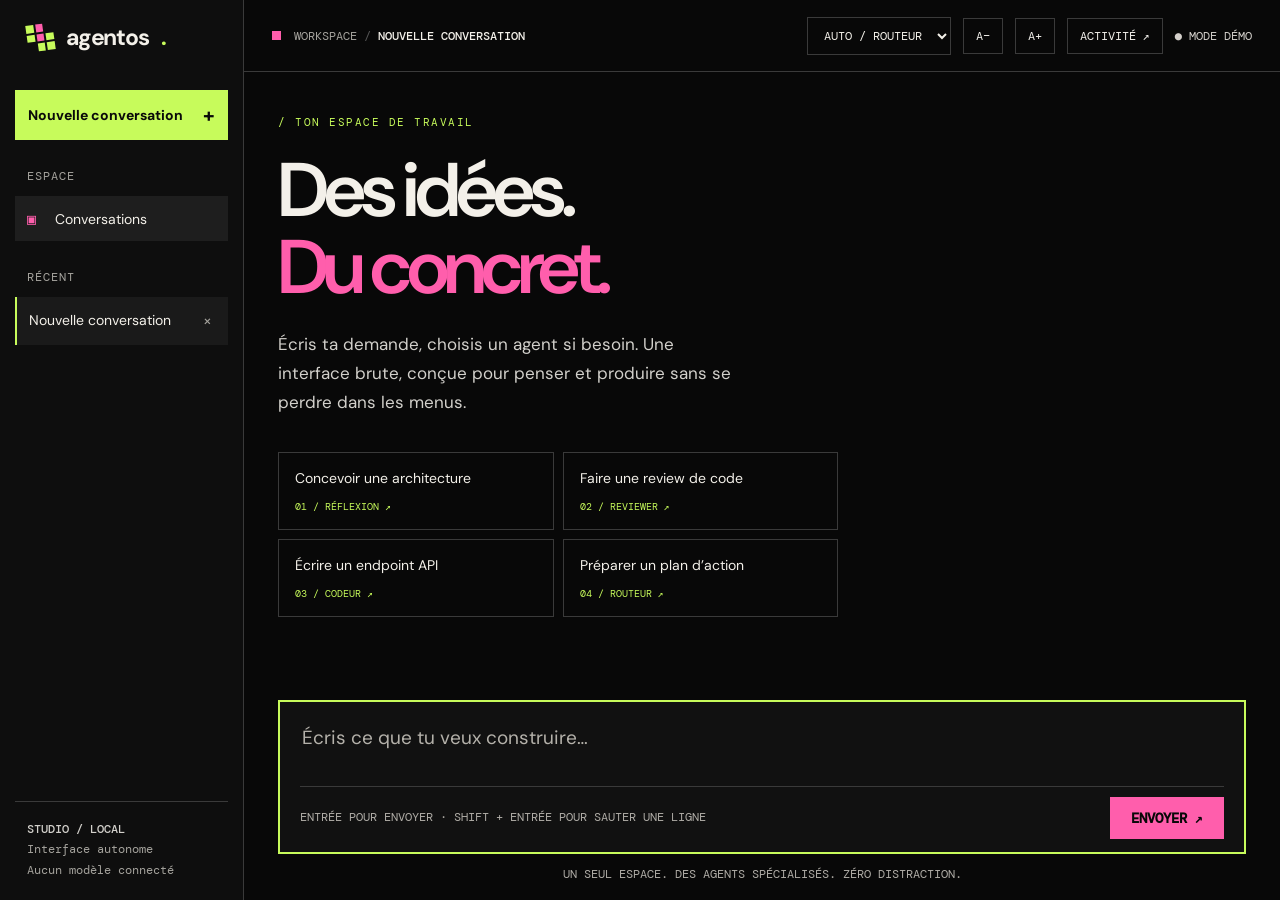
==== index.html @ 138ec71c "Extension de la stack : interface web, agents spécialisés, MCP, skills - Nouveaux modules : agents, " ====
<!doctype html>
<html lang="fr">
<head>
<meta charset="utf-8">
<meta name="viewport" content="width=device-width,initial-scale=1">
<meta name="theme-color" content="#080808">
<title>AgentOS — Studio</title>
<style>
@import url('https://fonts.googleapis.com/css2?family=DM+Mono:wght@400;500&family=DM+Sans:wght@400;500;600;700&display=swap');
:root{color-scheme:dark;--bg:#080808;--rail:#0e0e0e;--line:#303030;--text:#f3f0e9;--soft:#b4b1aa;--quiet:#77746f;--orange:#c7fb5b;--pink:#ff5eac;--lime:#c7fb5b;--mono:'DM Mono',monospace;--sans:'DM Sans',Arial,sans-serif}
*{box-sizing:border-box}html,body{margin:0;height:100%;background:var(--bg);color:var(--text)}body{font-family:var(--sans);font-size:14px}button,input,select,textarea{font:inherit}button{cursor:pointer}button:focus-visible,textarea:focus-visible,select:focus-visible{outline:2px solid var(--pink);outline-offset:3px}button{border:0}::selection{background:var(--pink);color:#090909}
.app{height:100dvh;display:grid;grid-template-columns:244px minmax(0,1fr)}.sidebar{background:var(--rail);border-right:1px solid var(--line);display:flex;flex-direction:column;min-height:0;padding:24px 15px 16px}.brand{padding:0 12px 38px;display:flex;align-items:center;gap:12px;font-size:20px;font-weight:700;letter-spacing:-1.2px}.mark{width:27px;height:27px;display:grid;grid-template-columns:repeat(3,1fr);grid-template-rows:repeat(3,1fr);gap:2px;transform:rotate(-8deg)}.mark i{background:var(--orange)}.mark i:nth-child(2),.mark i:nth-child(5){background:var(--pink)}.mark i:nth-child(3),.mark i:nth-child(7){opacity:0}.mono{font:11px var(--mono);letter-spacing:.3px}.section-label{font:10px var(--mono);color:var(--quiet);letter-spacing:1px;text-transform:uppercase;margin:28px 12px 12px}.new{width:100%;background:var(--orange);color:#090909;font-size:12px;font-weight:700;display:flex;align-items:center;justify-content:space-between;padding:13px 15px;transition:background .15s}.new:hover{background:#d8ff7e}.new span:last-child{font-size:20px;line-height:.7}.nav{display:grid;gap:2px}.nav button,.thread{background:transparent;color:var(--soft);text-align:left;padding:11px 12px;width:100%;font-size:12px;display:flex;align-items:center;gap:12px}.nav button:hover,.thread:hover{background:#191919;color:var(--text)}.nav .selected{color:var(--text);background:#1e1e1e}.nav-symbol{width:16px;font:15px var(--mono);color:var(--pink)}.threads{overflow:auto;min-height:0;flex:1}.thread{justify-content:space-between;gap:8px;border-left:2px solid transparent;line-height:1.4}.thread.active{color:var(--text);border-color:var(--orange);background:#1a1a1a}.thread-title{overflow:hidden;white-space:nowrap;text-overflow:ellipsis}.delete-thread{color:var(--quiet);background:transparent;flex:none;padding:2px 4px;font-size:16px}.delete-thread:hover{color:var(--pink)}.sidebar-foot{border-top:1px solid var(--line);padding:17px 12px 4px;color:var(--quiet);font:10px/1.7 var(--mono)}.sidebar-foot b{color:var(--soft);font-weight:500}
.main{min-height:0;display:flex;flex-direction:column}.topbar{height:67px;flex:none;display:flex;align-items:center;justify-content:space-between;border-bottom:1px solid var(--line);padding:0 35px;gap:12px}.top-left{display:flex;align-items:center;gap:13px;min-width:0}.breadcrumb{font:11px var(--mono);color:var(--quiet);white-space:nowrap;overflow:hidden;text-overflow:ellipsis}.breadcrumb strong{color:var(--text);font-weight:500}.swatch{width:9px;height:9px;background:var(--pink);display:inline-block;flex:none}.top-right{display:flex;align-items:center;gap:12px}.model-select{color:var(--text);background:transparent;border:1px solid var(--line);padding:9px 12px;font:11px var(--mono);max-width:180px}.menu-toggle{display:none;background:transparent;color:var(--text);font-size:20px}.status{color:var(--quiet);font:10px var(--mono);white-space:nowrap}.content{width:min(100%,790px);margin:0 auto;flex:1;min-height:0;display:flex;flex-direction:column;padding:0 30px}.feed{flex:1;min-height:0;overflow:auto;scrollbar-color:#383838 transparent;scrollbar-width:thin}.empty{min-height:100%;display:flex;flex-direction:column;justify-content:center;align-items:flex-start;padding:42px 0 70px}.empty-kicker{color:var(--orange);font:11px var(--mono);letter-spacing:1.5px;margin-bottom:24px}.empty h1{font-size:clamp(44px,6vw,76px);font-weight:600;letter-spacing:-5px;line-height:1.01;margin:0 0 24px}.empty h1 em{font-style:normal;color:var(--pink)}.empty p{max-width:460px;color:var(--soft);font-size:15px;line-height:1.7;margin:0 0 35px}.suggestions{display:grid;grid-template-columns:repeat(2,minmax(0,1fr));gap:9px;width:100%;max-width:560px}.suggestion{text-align:left;border:1px solid var(--line);color:var(--text);background:transparent;padding:16px;min-height:78px;display:flex;flex-direction:column;justify-content:space-between;gap:13px}.suggestion:hover{border-color:var(--pink)}.suggestion span{font-size:12px}.suggestion small{font:10px var(--mono);color:var(--orange)}.conversation{padding:45px 0 22px;display:flex;flex-direction:column;gap:38px}.message{display:grid;grid-template-columns:74px minmax(0,1fr);column-gap:22px}.message-role{font:10px var(--mono);color:var(--quiet);padding-top:3px}.message.user .message-role{color:var(--orange)}.message.agent .message-role{color:var(--pink)}.message-content{font-size:14px;line-height:1.85;white-space:pre-wrap;overflow-wrap:anywhere;min-width:0}.message.user .message-content{font-weight:500}.message-actions{display:flex;gap:14px;margin-top:10px}.tiny-action{font:10px var(--mono);color:var(--quiet);padding:4px 0;background:transparent}.tiny-action:hover{color:var(--pink)}.notice{color:var(--quiet);font-size:12px;line-height:1.6;border-left:2px solid var(--orange);padding-left:12px;margin:24px 0}.composer-area{flex:none;padding:18px 0 25px;background:var(--bg)}.composer{border:1px solid #4a4a4a;background:#111;padding:17px 17px 11px}.composer:focus-within{border-color:var(--orange)}textarea{width:100%;background:transparent;border:none;outline:none!important;resize:none;color:var(--text);font:14px/1.65 var(--sans);min-height:70px;max-height:220px;display:block}textarea::placeholder{color:var(--quiet)}.composer-bottom{display:flex;align-items:center;justify-content:space-between;gap:12px;border-top:1px solid var(--line);padding-top:10px}.hint{font:10px var(--mono);color:var(--quiet)}.send{background:var(--pink);color:#080808;padding:10px 17px;font:12px var(--mono);font-weight:500}.send:hover{background:#ff83be}.send:disabled{opacity:.4;cursor:not-allowed}.footer{color:var(--quiet);text-align:center;margin-top:11px;font:10px var(--mono)}.small-label{font:10px var(--mono);color:var(--quiet)}.visually-hidden{position:absolute;width:1px;height:1px;overflow:hidden;clip:rect(0,0,0,0)}
@media(max-width:850px){.app{grid-template-columns:1fr}.sidebar{position:fixed;inset:0 auto 0 0;width:244px;z-index:5;transform:translateX(-100%);transition:transform .2s;box-shadow:16px 0 55px #0009}.app.menu-open .sidebar{transform:translateX(0)}.menu-toggle{display:block}.topbar{padding:0 18px}.content{padding:0 18px}.status{display:none}.empty h1{letter-spacing:-3px}}@media(max-width:520px){.suggestions{grid-template-columns:1fr}.empty{justify-content:flex-start;padding-top:100px}.empty h1{font-size:52px}.message{grid-template-columns:1fr;gap:8px}.message-role{padding:0}.conversation{padding-top:28px;gap:32px}.composer-area{padding-bottom:12px}.hint{font-size:9px}}

/* AgentOS / READABILITY + LIVE TRACE */
:root{--font-scale:1}
.content{width:min(100%,1050px)}
.message-content{font-size:calc(17px * var(--font-scale));line-height:1.7;white-space:normal}
.message-content p{margin:0 0 .85em}.message-content p:last-child{margin-bottom:0}
.message-content strong{font-weight:700;color:#fff}
.message-content h2,.message-content h3{margin:1em 0 .45em;font-size:1.16em;letter-spacing:-.015em;line-height:1.4}
.message-content h2:first-child,.message-content h3:first-child{margin-top:0}
.message-content ul,.message-content ol{padding-left:1.4em;margin:.4em 0 1em}
.message-content li{padding-left:.15em;margin:.25em 0}
.message-content code{background:#202020;color:var(--lime);padding:2px 5px;font:0.83em var(--mono)}
.message-content pre{padding:15px;background:#141414;border:1px solid var(--line);overflow:auto;margin:.65em 0 1.1em;white-space:pre}
.message-content pre code{background:none;padding:0;color:#e9e9e9;font-size:12px}
.message-content blockquote{margin:1em 0;padding:4px 14px;border-left:2px solid var(--pink);color:var(--soft)}
.message-content hr{border:0;border-top:1px solid var(--line);margin:1.2em 0}
.message{grid-template-columns:90px minmax(0,1fr);column-gap:22px}
.message.user .message-content{border-left:2px solid var(--lime);padding-left:17px}
.conversation{gap:33px;padding-top:36px}
textarea{font-size:16px;min-height:44px}
.composer{padding:14px 16px 10px}
.composer-area{padding-top:10px}
.font-control,.trace-toggle{padding:8px 10px;background:transparent;color:var(--soft);border:1px solid var(--line);font:11px var(--mono);white-space:nowrap}
.font-control:hover,.trace-toggle:hover{color:var(--text);border-color:var(--lime)}
.trace-toggle.active{border-color:var(--lime);color:var(--lime)}
.trace-layout{flex:1;min-height:0;display:flex}
.trace-layout .content{flex:1;min-width:0}
.trace-panel{flex:0 0 320px;width:320px;border-left:1px solid var(--line);background:#0b0b0b;display:flex;flex-direction:column;min-height:0}
.trace-panel[hidden]{display:none}
.trace-header{display:flex;justify-content:space-between;align-items:center;padding:20px 18px;border-bottom:1px solid var(--line);gap:10px}
.trace-header h2{font-size:13px;margin:0;letter-spacing:0}
.trace-copy{font:11px/1.6 var(--mono);color:var(--quiet)}
.trace-scroll{flex:1;min-height:0;overflow:auto;padding:17px}
.trace-section{font:10px var(--mono);color:var(--pink);margin:20px 0 12px}
.trace-section:first-child{margin-top:0}
.node{display:flex;align-items:center;gap:9px;padding:11px 8px;border-bottom:1px solid #252525;font-size:12px}
.node .node-dot{height:7px;width:7px;flex:none;background:#666}
.node.active .node-dot{background:var(--lime)}
.node .node-label{flex:1}.node small{color:var(--quiet);font:10px var(--mono)}
.trace-event{position:relative;border-left:1px solid #333;padding:0 0 20px 15px;margin-left:4px;overflow-wrap:anywhere}
.trace-event:before{content:"";position:absolute;top:2px;left:-4px;width:7px;height:7px;background:#777}
.trace-event.handoff:before{background:var(--pink)}
.trace-event.tool:before{background:var(--lime)}
.trace-event.error:before{background:#ff7070}
.trace-event .trace-name{color:var(--text);font-size:12px;font-weight:700;margin-bottom:5px}
.trace-event .trace-time{color:var(--quiet);font:10px var(--mono)}
.trace-event p{margin:5px 0 0;font-size:12px;line-height:1.55;color:var(--soft)}
.trace-empty{color:var(--quiet);font:12px/1.7 var(--sans)}
.trace-warning{color:var(--soft);font:11px/1.6 var(--sans);border-top:1px solid var(--line);padding:13px 18px}
.metrics{font:10px/1.6 var(--mono);color:var(--quiet);margin-top:9px}
.small-action{font:10px var(--mono);background:transparent;color:var(--quiet);padding:4px}
.small-action:hover{color:var(--pink)}
@media(max-width:1200px){.trace-panel{position:fixed;right:0;top:67px;bottom:0;z-index:4;box-shadow:-12px 0 40px #000;max-width:min(90vw,360px)}}
@media(max-width:650px){.topbar{height:auto;min-height:67px;flex-wrap:wrap;padding-block:12px}.top-right{gap:6px;flex-wrap:wrap}.message{grid-template-columns:1fr;gap:7px}.message-content{font-size:calc(16px * var(--font-scale))}.trace-panel{top:0;z-index:10}}
/* V3 — legibility first, no gradients or visual noise */
:root{--soft:#d2d0cb;--quiet:#a5a39d;--line:#3a3a3a;--font-scale:1.2}
body{font-size:16px}
.sidebar{padding-top:22px}
.brand{font-size:23px}
.nav button,.thread{font-size:14px;min-height:45px}
.section-label{font-size:11px;color:#a5a39d}
.new{font-size:14px;padding:16px 13px}
.topbar{min-height:72px;height:auto;padding:12px 28px}
.breadcrumb{font-size:12px}
.model-select{font-size:12px;min-height:38px}
.status{font-size:11px;color:#d4d0cb}
.content{width:min(100%,1120px);padding-inline:34px}
.conversation{padding-top:30px;gap:22px;padding-bottom:16px}
.message{grid-template-columns:108px minmax(0,1fr);gap:18px;padding:18px 0;border-bottom:1px solid #252525}
.message-role{font-size:12px;font-weight:700;padding-top:6px}
.message-content{font-size:calc(18px * var(--font-scale));line-height:1.65;letter-spacing:.005em}
.message-content p{margin:0 0 .75em}
.message-content h2,.message-content h3{font-size:1.12em}
.message.user .message-content{border:0;padding-left:0;font-weight:600;color:#fff}
.message.agent .message-content{font-weight:400}
.message.agent .message-content strong{color:#fff;font-weight:800}
.message-actions{margin-top:12px}
.tiny-action{font-size:11px;color:#bdbbb5;padding:5px 0}
.metrics{font-size:11px;color:#b1afa9;margin-top:10px}
.composer-area{padding:12px 0 16px}
.composer{border:2px solid var(--lime);padding:15px 18px 12px;background:#111}
textarea{font-size:18px;line-height:1.5;min-height:60px}
textarea::placeholder{color:#b4b1aa}
.hint,.footer{font-size:11px;color:#afaca6}
.send{font-size:13px;padding:13px 20px;font-weight:700}
.font-control,.trace-toggle{font-size:12px;color:#f2f0eb;padding:9px 12px}
.trace-header h2{font-size:15px}
.trace-copy,.trace-warning,.trace-event p,.node{font-size:13px}
.trace-section{font-size:11px}
.empty p{font-size:17px;color:#d2d0cb}
.suggestion span{font-size:14px}
@media(max-width:850px){.content{padding-inline:22px}.message{grid-template-columns:75px minmax(0,1fr)}.message-content{font-size:calc(17px * var(--font-scale))}}
@media(max-width:550px){.content{padding-inline:16px}.message{grid-template-columns:1fr;gap:5px;padding:15px 0}.message-content{font-size:calc(16px * var(--font-scale))}.topbar{padding:12px 15px}.hint{display:none}}
</style>
<!-- agentos readability start -->
<style>
/* AgentOS — lisibilité renforcée, sans modification du backend. */
:root { --agentos-reading-size: 21px; }
body { font-size: 16px !important; }
.content { width: min(100%, 1180px) !important; }
.conversation { gap: 27px !important; padding-top: 28px !important; }
.message { grid-template-columns: 108px minmax(0, 1fr) !important; column-gap: 22px !important; }
.message-content,
.message .message-content,
.message-content p,
.message-content li,
.message-content blockquote { font-size: var(--agentos-reading-size) !important; line-height: 1.65 !important; letter-spacing: 0 !important; }
.message-content strong { font-weight: 750 !important; color: #fff !important; }
.message-content h1,.message-content h2 { font-size: 27px !important; line-height: 1.3 !important; }
.message-content h3 { font-size: 24px !important; line-height: 1.35 !important; }
.message-role,
.message .message-role { font-size: 13px !important; line-height: 1.6 !important; font-weight: 600 !important; }
.message-actions .tiny-action,
.tiny-action { font-size: 12px !important; }
.metrics, .message-meta, .message-stats, .message-usage { font-size: 13px !important; line-height: 1.7 !important; color: #aaa7a2 !important; }
/* Events/tools generated inside a message */
.message-content .tool-call,
.message-content .tool-line,
.message-content .tool-event,
.message-content .tool-item,
.message-content .tool-result,
.message-content .activity-event,
.message-content pre,
.message-content pre code { font-size: 14px !important; line-height: 1.7 !important; }
.message-content code:not(pre code) { font-size: .84em !important; }
.composer textarea,
.composer-area textarea,
textarea { font-size: 19px !important; line-height: 1.6 !important; }
.composer { padding: 19px 20px 13px !important; }
.composer-bottom .hint,
.hint, .footer { font-size: 12px !important; line-height: 1.6 !important; }
.send { font-size: 14px !important; padding: 12px 21px !important; }
.nav button,.thread,.new { font-size: 14px !important; }
.section-label, .breadcrumb, .status, .model-select, .sidebar-foot { font-size: 12px !important; }
@media(max-width:800px) {
  :root { --agentos-reading-size: 18px; }
  .content { padding-left: 16px !important; padding-right: 16px !important; }
  .message { grid-template-columns: 1fr !important; gap: 7px !important; }
  .message-role { padding-top: 0 !important; }
  .message-content pre { overflow-x: auto; }
}

</style>
<!-- agentos readability end -->
</head>
<body>
<div class="app" id="app">
<aside class="sidebar" id="sidebar" aria-label="Navigation">
  <div class="brand"><span class="mark" aria-hidden="true"><i></i><i></i><i></i><i></i><i></i><i></i><i></i><i></i><i></i></span>agentos<span style="color:var(--orange)">.</span></div>
  <button class="new" id="newConversation"><span>Nouvelle conversation</span><span>+</span></button>
  <div class="section-label">ESPACE</div>
  <nav class="nav" aria-label="Espace de travail"><button class="selected" type="button"><span class="nav-symbol">▣</span> Conversations</button></nav>
  <div class="section-label">RÉCENT</div>
  <div class="threads" id="threads"></div>
  <div class="sidebar-foot"><b>STUDIO / LOCAL</b><br>Interface autonome<br>Aucun modèle connecté</div>
</aside>
<main class="main">
 <header class="topbar">
  <div class="top-left"><button class="menu-toggle" id="menuToggle" aria-label="Afficher le menu">☰</button><span class="swatch"></span><div class="breadcrumb">WORKSPACE <span style="color:#555">/</span> <strong id="conversationTitle">NOUVELLE CONVERSATION</strong></div></div>
  <div class="top-right"><label class="visually-hidden" for="agent">Agent</label><select class="model-select" id="agent"><option value="auto">AUTO / ROUTEUR</option><option value="codeur">CODEUR</option><option value="reflexion">RÉFLEXION</option><option value="reviewer">REVIEWER</option></select><button class="font-control" id="fontDown" type="button" title="Réduire la taille du texte">A−</button><button class="font-control" id="fontUp" type="button" title="Augmenter la taille du texte">A+</button><button class="trace-toggle" id="traceToggle" type="button" aria-controls="tracePanel" aria-expanded="false">ACTIVITÉ ↗</button><div class="status">● MODE DÉMO</div></div>
 </header>
 <div class="trace-layout"><div class="content">
  <section class="feed" id="feed" aria-live="polite"></section>
  <div class="composer-area"><form id="chatForm" class="composer"><label class="visually-hidden" for="prompt">Votre message</label><textarea id="prompt" rows="2" placeholder="Écris ce que tu veux construire…"></textarea><div class="composer-bottom"><span class="hint">ENTRÉE POUR ENVOYER · SHIFT + ENTRÉE POUR SAUTER UNE LIGNE</span><button class="send" id="send" type="submit">ENVOYER ↗</button></div></form><div class="footer">UN SEUL ESPACE. DES AGENTS SPÉCIALISÉS. ZÉRO DISTRACTION.</div></div>
 </div><aside class="trace-panel" id="tracePanel" hidden aria-label="Activité des agents"><div class="trace-header"><div><h2>ACTIVITÉ / AGENTS</h2><div class="trace-copy">Événements observés</div></div><button class="small-action" id="traceClose" type="button">FERMER ×</button></div><div class="trace-scroll"><div class="trace-section">AGENTS OBSERVÉS</div><div id="traceNodes"></div><div class="trace-section">CHRONOLOGIE</div><div id="traceEvents"></div></div><div class="trace-warning">Seules les actions locales et les données d’exécution réellement reçues sont affichées. Aucun échange inter-agent n’est inventé.</div></aside></div>
</main>
</div>
<script>
(() => {
'use strict';
const KEY='agentos-brut-v1', TRACE_KEY='agentos-trace-v1';
const $=id=>document.getElementById(id);
const app=$('app'),feed=$('feed'),threads=$('threads'),prompt=$('prompt'),agent=$('agent');
const escapeHTML=s=>String(s??'').replace(/[&<>"']/g,c=>({'&':'&amp;','<':'&lt;','>':'&gt;','"':'&quot;','"':'&quot;'}[c]));
const now=()=>new Date().toLocaleTimeString('fr-FR',{hour:'2-digit',minute:'2-digit',second:'2-digit'});
function makeId(){return typeof crypto!=='undefined'&&crypto.randomUUID?crypto.randomUUID():String(Date.now())+'-'+Math.random().toString(36).slice(2)}
let state={active:null,conversations:[]};
try{const parsed=JSON.parse(localStorage.getItem(KEY));if(parsed&&Array.isArray(parsed.conversations))state=parsed}catch{}
let trace=[];
try{const parsed=JSON.parse(sessionStorage.getItem(TRACE_KEY));if(Array.isArray(parsed))trace=parsed.filter(x=>x&&typeof x==='object').slice(-120)}catch{}
let fontScale=Number(localStorage.getItem('agentos-font-scale'))||1.2;
function setFont(v){fontScale=Math.min(1.6,Math.max(.9,Math.round(v*10)/10));document.documentElement.style.setProperty('--font-scale',fontScale);localStorage.setItem('agentos-font-scale',String(fontScale))}
setFont(fontScale);
function save(){try{localStorage.setItem(KEY,JSON.stringify(state))}catch(e){console.warn('Sauvegarde impossible',e)}}
function current(){return state.conversations.find(c=>c.id===state.active)}
function start(){const c={id:makeId(),title:'Nouvelle conversation',messages:[],created:Date.now()};state.conversations.unshift(c);state.active=c.id;save();render();closeMenu();prompt.focus()}
function select(id){if(!state.conversations.some(c=>c.id===id))return;state.active=id;save();render();closeMenu()}
function remove(id){const c=state.conversations.find(c=>c.id===id);if(!c||!confirm('Supprimer cette conversation locale ?'))return;state.conversations=state.conversations.filter(c=>c.id!==id);trace=trace.filter(e=>e.conversationId!==id);persistTrace();if(state.active===id)state.active=state.conversations[0]?.id??null;if(!state.active){start();return}save();render()}
function closeMenu(){app.classList.remove('menu-open')}
function renderThreads(){threads.replaceChildren();for(const c of state.conversations){const row=document.createElement('div');row.className='thread'+(c.id===state.active?' active':'');const open=document.createElement('button');open.className='thread-title';open.style.cssText='flex:1;text-align:left;border:0;color:inherit;background:transparent;padding:0;cursor:pointer;font:inherit';open.textContent=c.title;open.title=c.title;open.onclick=()=>select(c.id);const del=document.createElement('button');del.className='delete-thread';del.textContent='×';del.title='Supprimer';del.setAttribute('aria-label','Supprimer '+c.title);del.onclick=()=>remove(c.id);row.append(open,del);threads.append(row)}}
function formatMarkdown(raw){
  // Only a small, escaped Markdown subset: no HTML, remote images or arbitrary URLs.
  const lines=String(raw??'').replace(/\r\n?/g,'\n').split('\n');
  let out='',list=null,inCode=false,code=[];
  const inline=x=>escapeHTML(x).replace(/`([^`\n]+)`/g,'<code>$1</code>').replace(/\*\*([^*\n]+)\*\*/g,'<strong>$1</strong>').replace(/__([^_\n]+)__/g,'<strong>$1</strong>').replace(/\*([^*\n]+)\*/g,'<em>$1</em>');
  function closeList(){if(list){out+=`</${list}>`;list=null}}
  for(const line of lines){
    if(/^\s*```/.test(line)){closeList();if(inCode){out+='<pre><code>'+escapeHTML(code.join('\n'))+'</code></pre>';code=[];inCode=false}else inCode=true;continue}
    if(inCode){code.push(line);continue}
    if(!line.trim()){closeList();continue}
    const h=line.match(/^(#{1,3})\s+(.+)$/);
    if(h){closeList();out+='<h3>'+inline(h[2])+'</h3>';continue}
    if(/^\s*---+\s*$/.test(line)){closeList();out+='<hr>';continue}
    const item=line.match(/^\s*([-*]|\d+\.)\s+(.+)$/);
    if(item){const type=/\d/.test(item[1])?'ol':'ul';if(list!==type){closeList();out+=`<${type}>`;list=type}out+='<li>'+inline(item[2])+'</li>';continue}
    closeList();
    if(line.startsWith('> ')){out+='<blockquote>'+inline(line.slice(2))+'</blockquote>';continue}
    out+='<p>'+inline(line)+'</p>';
  }
  closeList();if(inCode)out+='<pre><code>'+escapeHTML(code.join('\n'))+'</code></pre>';
  return out;
}
function render(){
 const c=current();renderThreads();$('conversationTitle').textContent=c?.title?.toUpperCase()||'NOUVELLE CONVERSATION';feed.replaceChildren();
 if(!c||c.messages.length===0){
  feed.innerHTML=`<div class="empty"><div class="empty-kicker">/ TON ESPACE DE TRAVAIL</div><h1>Des idées.<br><em>Du concret.</em></h1><p>Écris ta demande, choisis un agent si besoin. Une interface brute, conçue pour penser et produire sans se perdre dans les menus.</p><div class="suggestions"><button class="suggestion" data-prompt="Conçois l’architecture de mon système multi-agents."><span>Concevoir une architecture</span><small>01 / RÉFLEXION ↗</small></button><button class="suggestion" data-prompt="Relis mon code et détecte les problèmes critiques."><span>Faire une review de code</span><small>02 / REVIEWER ↗</small></button><button class="suggestion" data-prompt="Crée un endpoint FastAPI pour exécuter une mission."><span>Écrire un endpoint API</span><small>03 / CODEUR ↗</small></button><button class="suggestion" data-prompt="Décompose mon objectif en tâches prioritaires."><span>Préparer un plan d’action</span><small>04 / ROUTEUR ↗</small></button></div></div>`;
  feed.querySelectorAll('[data-prompt]').forEach(b=>b.addEventListener('click',()=>{prompt.value=b.dataset.prompt;prompt.focus()}));renderTrace();return;
 }
 const wrap=document.createElement('div');wrap.className='conversation';
 for(const m of c.messages){
  const art=document.createElement('article');art.className='message '+(m.role==='user'?'user':'agent');
  const role=document.createElement('div');role.className='message-role';role.textContent=m.role==='user'?'TOI':String(m.agent||'AGENT').toUpperCase();
  const content=document.createElement('div');const txt=document.createElement('div');txt.className='message-content';
  if(m.role==='user')txt.textContent=m.text;else txt.innerHTML=formatMarkdown(m.text);
  content.append(txt);
  if(m.metrics&&typeof m.metrics==='object'){const meta=document.createElement('div');meta.className='metrics';const vals=[];if(Number.isFinite(m.metrics.latency_ms))vals.push(`${(m.metrics.latency_ms/1000).toFixed(1)} s`);if(Number.isFinite(m.metrics.input_tokens))vals.push(`${m.metrics.input_tokens} tokens entrée`);if(Number.isFinite(m.metrics.output_tokens))vals.push(`${m.metrics.output_tokens} tokens sortie`);meta.textContent=vals.join(' · ');content.append(meta)}
  const actions=document.createElement('div');actions.className='message-actions';const copy=document.createElement('button');copy.className='tiny-action';copy.textContent='COPIER ↗';copy.onclick=async()=>{try{await navigator.clipboard.writeText(m.text);copy.textContent='COPIÉ ✓'}catch{copy.textContent='COPIE IMPOSSIBLE'}};actions.append(copy);
  if(m.role!=='user'){const details=document.createElement('button');details.className='tiny-action';details.textContent='ACTIVITÉ ↗';details.onclick=()=>toggleTrace(true);actions.append(details)}
  content.append(actions);art.append(role,content);wrap.append(art)
 }
 feed.append(wrap);feed.scrollTop=feed.scrollHeight;renderTrace();
}
function persistTrace(){try{sessionStorage.setItem(TRACE_KEY,JSON.stringify(trace))}catch{}}
const EVENT_TYPES=new Set(['message','started','completed','handoff','tool','error','info']);
function recordEvent(e){
 if(!e||!EVENT_TYPES.has(e.type))return false;
 const event={id:makeId(),conversationId:String(e.conversationId||state.active||''),type:e.type,agent:String(e.agent||'SYSTÈME').slice(0,80),target:String(e.target||'').slice(0,80),detail:String(e.detail||'').slice(0,1000),time:now(),timestamp:Date.now()};
 trace.push(event);trace=trace.slice(-120);persistTrace();renderTrace();return true;
}
function renderTrace(){
 const scoped=trace.filter(e=>e.conversationId===state.active),nodes=$('traceNodes'),events=$('traceEvents');
 const observed=[...new Set(scoped.filter(e=>e.type!=='message').flatMap(e=>[e.agent,...(e.type==='handoff'&&e.target?[e.target]:[]) ]))];
 nodes.replaceChildren();
 if(!observed.length){nodes.innerHTML='<p class="trace-empty">Aucun agent observé pour cette conversation.</p>'}
 else for(const name of observed){const el=document.createElement('div');el.className='node active';const dot=document.createElement('span');dot.className='node-dot';const label=document.createElement('span');label.className='node-label';label.textContent=name;const kind=document.createElement('small');kind.textContent='OBSERVÉ';el.append(dot,label,kind);nodes.append(el)}
 events.replaceChildren();
 if(!scoped.length){events.innerHTML='<p class="trace-empty">Aucun événement pour le moment. Les appels d’outils et les délégations apparaîtront ici uniquement si ton backend les transmet.</p>';return}
 for(const e of [...scoped].reverse()){const el=document.createElement('div');el.className='trace-event '+e.type;const name=document.createElement('div');name.className='trace-name';const names={message:'Message envoyé',started:'Exécution démarrée',completed:'Exécution terminée',handoff:'Délégation',tool:'Appel d’outil',error:'Erreur',info:'Information'};name.textContent=(names[e.type]||e.type)+' · '+e.agent;const time=document.createElement('div');time.className='trace-time';time.textContent=e.time;const desc=document.createElement('p');desc.textContent=(e.target?`→ ${e.target}. `:'')+e.detail;el.append(name,time,desc);events.append(el)}
}
function toggleTrace(force){const panel=$('tracePanel');const open=force===undefined?panel.hidden:force;panel.hidden=!open;$('traceToggle').classList.toggle('active',open);$('traceToggle').setAttribute('aria-expanded',String(open));if(open)renderTrace()}
function appendMessage(e){
 if(!e||!['user','assistant'].includes(e.role)||typeof e.text!=='string')return false;
 const c=current();if(!c)return false;
 c.messages.push({id:makeId(),role:e.role,agent:String(e.agent||'Agent'),text:e.text,metrics:e.metrics||null});
 save();render();return true;
}
function submit(){
 const value=prompt.value.trim();if(!value)return;let c=current();if(!c){start();c=current()}
 if(c.messages.length===0)c.title=value.replace(/\s+/g,' ').slice(0,45)+(value.length>45?'…':'');
 c.messages.push({id:makeId(),role:'user',agent:'toi',text:value});
 recordEvent({type:'message',agent:'INTERFACE',detail:'Message enregistré localement. Aucun modèle appelé.'});
 c.messages.push({id:makeId(),role:'assistant',agent:'Interface',text:'**Message enregistré localement.**\n\nAucun modèle n’est connecté à cette interface : aucune requête n’a été exécutée.\n\nOuvre **ACTIVITÉ** pour voir les événements réellement reçus. Le backend pourra ensuite envoyer des événements de délégation, d’outil et d’exécution.'});
 prompt.value='';save();render();prompt.focus()
}
$('chatForm').addEventListener('submit',e=>{e.preventDefault();submit()});
prompt.addEventListener('keydown',e=>{if(e.key==='Enter'&&!e.shiftKey&&!e.isComposing){e.preventDefault();submit()}});
$('newConversation').onclick=start;$('menuToggle').onclick=()=>app.classList.toggle('menu-open');
$('fontUp').onclick=()=>setFont(fontScale+.1);$('fontDown').onclick=()=>setFont(fontScale-.1);
$('traceToggle').onclick=()=>toggleTrace();$('traceClose').onclick=()=>toggleTrace(false);
window.AgentOS={
 // Temporary integration contract until the real backend API is established.
 // Dispatch via real WebSocket/SSE handlers, not fabricated frontend timers.
 receiveEvent:recordEvent,
 receiveMessage:appendMessage,
 getConversationId:()=>state.active,
};
if(!current())start();else render();
})();
</script>
</body>
</html>
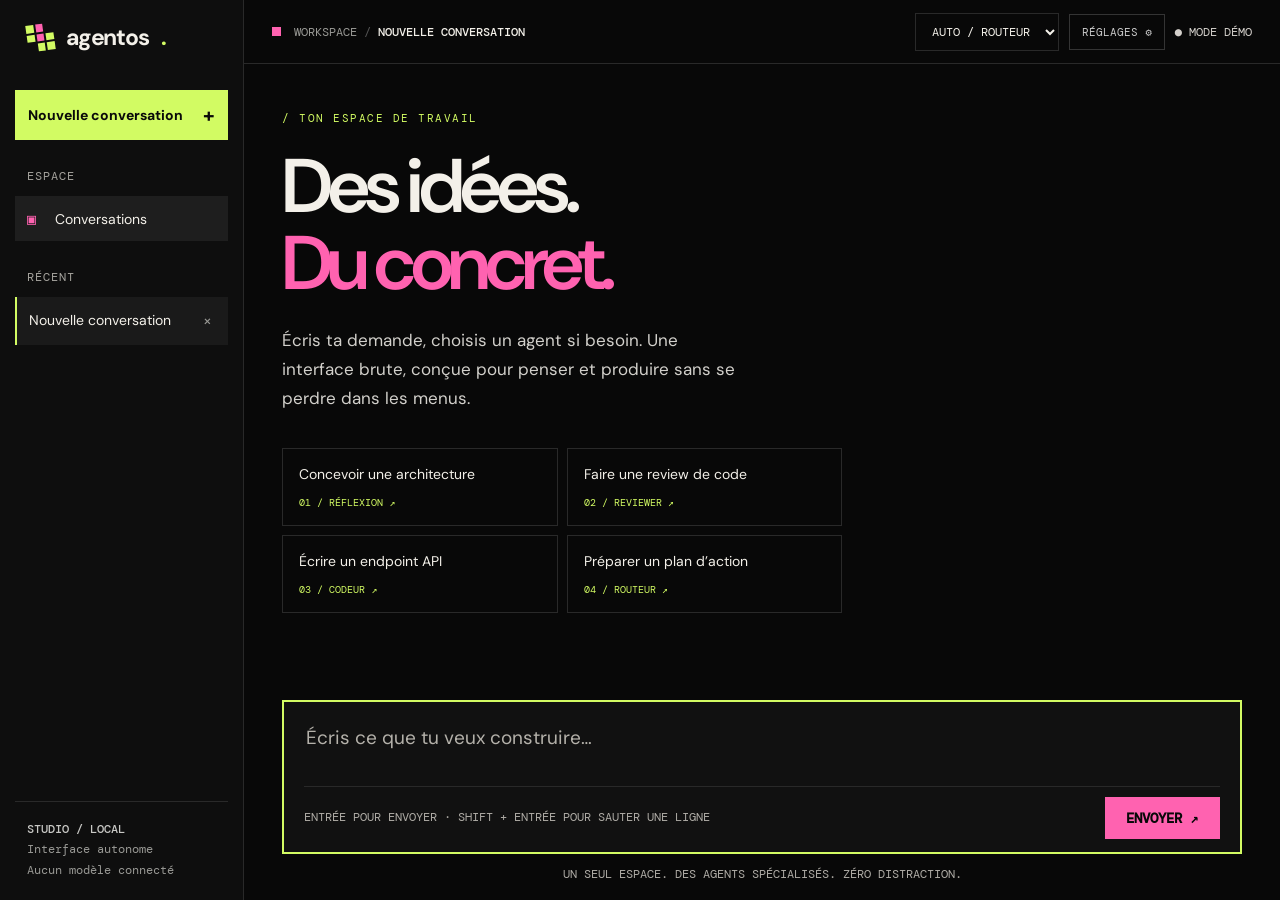
==== commit 2f1f207f: "noucelle interface" ====
--- a/index.html
+++ b/index.html
@@ -156,6 +156,82 @@
 
 </style>
 <!-- agentos readability end -->
+<style>
+
+/* V4 — orchestration cockpit: quiet surfaces, clear states, no gradients */
+:root{--lime:#d2fb63;--orange:#d2fb63;--pink:#ff62b0;--line:#292929;--soft:#c8c8c5;--quiet:#999995}
+.content{width:min(100%,1400px)!important;padding-inline:clamp(18px,3vw,48px)}
+.feed{scrollbar-gutter:stable}
+.conversation{gap:0!important;padding-top:12px!important}
+.message{border-bottom:1px solid #242424;padding:24px 0!important}
+.message-role{letter-spacing:.07em}
+.message-content{max-width:100ch}
+.message.agent .message-content{font-weight:400}
+.cockpit{margin-top:29px;margin-bottom:13px;font-size:14px}
+.cockpit-head{display:flex;justify-content:space-between;gap:20px;align-items:flex-start;border-bottom:1px solid #303030;padding-bottom:20px}
+.cockpit-eyebrow{color:var(--lime);font:11px var(--mono);letter-spacing:1.2px;margin-bottom:10px}
+.cockpit-head h2{font-size:clamp(23px,2.4vw,32px);font-weight:600;letter-spacing:-.04em;line-height:1.2;margin:0 0 8px}
+.cockpit-sub{font-size:14px;color:var(--soft);line-height:1.55;margin:0;max-width:700px}
+.cockpit-count{font:12px var(--mono);white-space:nowrap;color:var(--quiet);padding-top:5px}
+.cockpit-empty{padding:22px 0;color:var(--quiet);font-size:14px;line-height:1.7}
+.cockpit-summary{display:flex;gap:10px;flex-wrap:wrap;padding:20px 0 16px;align-items:center}
+.cockpit-stat{font:11px var(--mono);color:var(--soft);padding-right:14px;border-right:1px solid #363636}
+.cockpit-stat:last-child{border:0}
+.cockpit-stat strong{color:var(--text);font-size:14px}
+.cockpit-flow{display:flex;align-items:center;gap:8px;padding:7px 0 19px;color:var(--quiet);font:11px var(--mono)}
+.cockpit-supervisor{padding:9px 13px;background:#171717;border-left:2px solid var(--lime);color:var(--text)}
+.cockpit-arrow{font-size:18px;color:var(--lime)}
+.cockpit-grid{display:grid;grid-template-columns:repeat(3,minmax(0,1fr));gap:12px}
+.agent-card{background:#131313;border:1px solid #303030;border-top:3px solid var(--agent-accent,var(--pink));padding:19px 19px 16px;text-align:left;color:var(--text);display:flex;flex-direction:column;gap:14px;min-width:0;min-height:175px;transition:background .14s,border-color .14s}
+.agent-card:hover,.agent-card:focus-visible{background:#1a1a1a;border-color:#626262;border-top-color:var(--agent-accent,var(--pink))}
+.agent-card-top{display:flex;align-items:center;gap:10px;min-width:0}
+.agent-card-dot{width:8px;height:8px;flex:none;background:var(--agent-accent,var(--pink))}
+.agent-card-name{font:600 14px var(--mono);overflow:hidden;text-overflow:ellipsis;white-space:nowrap}
+.agent-card-state{font:11px var(--mono);color:var(--lime)}
+.agent-card-state.error{color:#ff8585}.agent-card-state.wait{color:var(--quiet)}
+.agent-card-desc{font:14px/1.6 var(--sans);color:var(--soft);overflow-wrap:anywhere;display:-webkit-box;-webkit-line-clamp:3;-webkit-box-orient:vertical;overflow:hidden}
+.agent-card-foot{margin-top:auto;display:flex;justify-content:space-between;gap:8px;color:var(--quiet);font:11px var(--mono)}
+.cockpit-lower{margin-top:23px;border-top:1px solid #292929;padding-top:18px}
+.cockpit-lower-head{display:flex;justify-content:space-between;align-items:center;gap:12px;flex-wrap:wrap;margin-bottom:12px}
+.cockpit-lower-head h3{font-size:15px;font-weight:600;margin:0}
+.cockpit-filters{display:flex;gap:6px;flex-wrap:wrap}
+.cockpit-filter{background:#161616;border:1px solid #333;color:#b9b9b9;padding:8px 10px;font:11px var(--mono)}
+.cockpit-filter[aria-pressed=true]{border-color:var(--lime);color:var(--lime)}
+.cockpit-log{display:grid;gap:0;max-height:235px;overflow:auto}
+.cockpit-log-row{display:grid;grid-template-columns:65px minmax(95px,140px) minmax(0,1fr);gap:12px;padding:10px 4px;border-bottom:1px solid #242424;align-items:start;font:12px/1.6 var(--mono)}
+.cockpit-log-time{color:var(--quiet)}.cockpit-log-agent{color:var(--lime);overflow:hidden;text-overflow:ellipsis;white-space:nowrap}.cockpit-log-detail{color:var(--soft);overflow-wrap:anywhere}
+.cockpit-report{padding:16px 18px;border-left:2px solid var(--pink);background:#141414;margin-top:18px}
+.cockpit-report h3{margin:0 0 9px;font-size:14px}.cockpit-report p{margin:0;color:var(--soft);line-height:1.6}
+.trace-scroll{padding:16px}.node{border-bottom:1px solid #292929}.node.active .node-dot{background:var(--lime)}
+.trace-header{padding:18px}.trace-event{padding-bottom:17px}
+.trace-event p{overflow-wrap:anywhere}
+@media(max-width:1150px){.cockpit-grid{grid-template-columns:repeat(2,minmax(0,1fr))}}
+@media(max-width:720px){.cockpit-grid{grid-template-columns:1fr}.cockpit-head{flex-wrap:wrap}.cockpit-count{padding:0}.cockpit-log-row{grid-template-columns:58px minmax(0,1fr);gap:5px 12px}.cockpit-log-detail{grid-column:2}.cockpit-flow{flex-wrap:wrap}.cockpit-head h2{font-size:25px}}
+</style>
+<style>
+
+/* V5 — densité contrôlée et inspection à la demande */
+.top-right{position:relative;gap:10px}.topbar{min-height:64px;padding-block:9px}
+.settings-trigger{background:transparent;border:1px solid #343434;color:#c9c9c9;padding:10px 12px;font:11px var(--mono);white-space:nowrap}
+.settings-trigger:hover,.settings-trigger[aria-expanded=true]{border-color:var(--lime);color:var(--lime)}
+.settings-panel{position:absolute;z-index:8;right:0;top:calc(100% + 13px);width:260px;background:#161616;border:1px solid #444;padding:18px;box-shadow:0 16px 36px #000a}
+.settings-panel[hidden]{display:none}.settings-title{font:12px var(--mono);color:var(--pink);margin-bottom:18px}
+.settings-row{display:flex;justify-content:space-between;align-items:center;gap:9px;margin-bottom:15px;font:10px var(--mono);color:var(--soft)}
+.settings-row>div{display:flex;gap:5px}.settings-panel .trace-toggle{width:100%;text-align:left}
+.conversation{gap:0!important}.message{padding:15px 0!important;border-bottom:1px solid #222;grid-template-columns:94px minmax(0,1fr)!important;gap:15px!important}
+.message-role{font-size:12px!important;padding-top:4px!important}.message-content,.message .message-content,.message-content p,.message-content li,.message-content blockquote{font-size:clamp(16px,calc(17px * var(--font-scale)),23px)!important;line-height:1.5!important}
+.message-actions{margin-top:5px!important}.tiny-action{font-size:10px!important;padding:2px 0!important}.message.user .message-content{font-weight:550}
+.cockpit{margin:13px 0!important}.cockpit-head{padding-bottom:10px}.cockpit-head h2{font-size:21px}.cockpit-sub{font-size:12px}.cockpit-summary{padding:12px 0}.cockpit-flow{padding:0 0 12px}
+.cockpit-grid{grid-template-columns:repeat(auto-fit,minmax(205px,1fr));gap:9px}
+.agent-card{padding:12px 13px;min-height:0;gap:9px;border:1px solid #292929;border-top:2px solid var(--agent-accent)}
+.agent-card-top{gap:8px}.agent-card-name{font-size:12px}.agent-card-state{font-size:10px}.agent-card-desc{font-size:12px;line-height:1.45;-webkit-line-clamp:1;line-clamp:1;white-space:nowrap;text-overflow:ellipsis;display:block}
+.agent-card-foot{font-size:10px}.agent-card[aria-pressed=true]{background:#202020;border-color:var(--agent-accent)}
+.cockpit-lower{margin-top:12px;padding-top:12px}.cockpit-lower[hidden]{display:none}.cockpit-expand{color:var(--lime);border:1px solid #373737;background:#151515;font:11px var(--mono);padding:9px 12px}
+.cockpit-progress{height:3px;background:#303030;margin-top:10px}.cockpit-progress-fill{height:100%;background:var(--lime);transition:width .2s}
+.cockpit-progress-caption{font:10px var(--mono);color:var(--quiet);margin-top:6px}
+.error-message .message-content{color:#ff9090!important;font-weight:400!important}.error-message .message-role{color:#ff9090!important}.error-message{border-left:2px solid #ff7070;padding-left:12px!important}
+@media(max-width:720px){.message{grid-template-columns:1fr!important;gap:4px!important}.cockpit-grid{grid-template-columns:repeat(auto-fit,minmax(160px,1fr))}.settings-panel{right:-65px;max-width:calc(100vw - 30px)}}
+</style>
 </head>
 <body>
 <div class="app" id="app">
@@ -171,7 +247,7 @@
 <main class="main">
  <header class="topbar">
   <div class="top-left"><button class="menu-toggle" id="menuToggle" aria-label="Afficher le menu">☰</button><span class="swatch"></span><div class="breadcrumb">WORKSPACE <span style="color:#555">/</span> <strong id="conversationTitle">NOUVELLE CONVERSATION</strong></div></div>
-  <div class="top-right"><label class="visually-hidden" for="agent">Agent</label><select class="model-select" id="agent"><option value="auto">AUTO / ROUTEUR</option><option value="codeur">CODEUR</option><option value="reflexion">RÉFLEXION</option><option value="reviewer">REVIEWER</option></select><button class="font-control" id="fontDown" type="button" title="Réduire la taille du texte">A−</button><button class="font-control" id="fontUp" type="button" title="Augmenter la taille du texte">A+</button><button class="trace-toggle" id="traceToggle" type="button" aria-controls="tracePanel" aria-expanded="false">ACTIVITÉ ↗</button><div class="status">● MODE DÉMO</div></div>
+  <div class="top-right"><label class="visually-hidden" for="agent">Agent</label><select class="model-select" id="agent"><option value="auto">AUTO / ROUTEUR</option><option value="codeur">CODEUR</option><option value="reflexion">RÉFLEXION</option><option value="reviewer">REVIEWER</option></select><button class="settings-trigger" id="settingsToggle" type="button" aria-controls="settingsPanel" aria-expanded="false">RÉGLAGES ⚙</button><div class="settings-panel" id="settingsPanel" hidden><div class="settings-title">AFFICHAGE</div><div class="settings-row"><span>TAILLE DU TEXTE</span><div><button class="font-control" id="fontDown" type="button" title="Réduire la taille du texte">A−</button><button class="font-control" id="fontUp" type="button" title="Augmenter la taille du texte">A+</button></div></div><button class="trace-toggle" id="traceToggle" type="button" aria-controls="tracePanel" aria-expanded="false">OUVRIR LE JOURNAL ↗</button></div><div class="status">● MODE DÉMO</div></div>
  </header>
  <div class="trace-layout"><div class="content">
   <section class="feed" id="feed" aria-live="polite"></section>
@@ -190,6 +266,7 @@
 function makeId(){return typeof crypto!=='undefined'&&crypto.randomUUID?crypto.randomUUID():String(Date.now())+'-'+Math.random().toString(36).slice(2)}
 let state={active:null,conversations:[]};
 try{const parsed=JSON.parse(localStorage.getItem(KEY));if(parsed&&Array.isArray(parsed.conversations))state=parsed}catch{}
+let eventFilter='all', selectedAgent=null, logExpanded=false;
 let trace=[];
 try{const parsed=JSON.parse(sessionStorage.getItem(TRACE_KEY));if(Array.isArray(parsed))trace=parsed.filter(x=>x&&typeof x==='object').slice(-120)}catch{}
 let fontScale=Number(localStorage.getItem('agentos-font-scale'))||1.2;
@@ -197,8 +274,8 @@
 setFont(fontScale);
 function save(){try{localStorage.setItem(KEY,JSON.stringify(state))}catch(e){console.warn('Sauvegarde impossible',e)}}
 function current(){return state.conversations.find(c=>c.id===state.active)}
-function start(){const c={id:makeId(),title:'Nouvelle conversation',messages:[],created:Date.now()};state.conversations.unshift(c);state.active=c.id;save();render();closeMenu();prompt.focus()}
-function select(id){if(!state.conversations.some(c=>c.id===id))return;state.active=id;save();render();closeMenu()}
+function start(){selectedAgent=null;eventFilter='all';logExpanded=false;const c={id:makeId(),title:'Nouvelle conversation',messages:[],created:Date.now()};state.conversations.unshift(c);state.active=c.id;save();render();closeMenu();prompt.focus()}
+function select(id){if(!state.conversations.some(c=>c.id===id))return;selectedAgent=null;eventFilter='all';logExpanded=false;state.active=id;save();render();closeMenu()}
 function remove(id){const c=state.conversations.find(c=>c.id===id);if(!c||!confirm('Supprimer cette conversation locale ?'))return;state.conversations=state.conversations.filter(c=>c.id!==id);trace=trace.filter(e=>e.conversationId!==id);persistTrace();if(state.active===id)state.active=state.conversations[0]?.id??null;if(!state.active){start();return}save();render()}
 function closeMenu(){app.classList.remove('menu-open')}
 function renderThreads(){threads.replaceChildren();for(const c of state.conversations){const row=document.createElement('div');row.className='thread'+(c.id===state.active?' active':'');const open=document.createElement('button');open.className='thread-title';open.style.cssText='flex:1;text-align:left;border:0;color:inherit;background:transparent;padding:0;cursor:pointer;font:inherit';open.textContent=c.title;open.title=c.title;open.onclick=()=>select(c.id);const del=document.createElement('button');del.className='delete-thread';del.textContent='×';del.title='Supprimer';del.setAttribute('aria-label','Supprimer '+c.title);del.onclick=()=>remove(c.id);row.append(open,del);threads.append(row)}}
@@ -230,10 +307,11 @@
   feed.innerHTML=`<div class="empty"><div class="empty-kicker">/ TON ESPACE DE TRAVAIL</div><h1>Des idées.<br><em>Du concret.</em></h1><p>Écris ta demande, choisis un agent si besoin. Une interface brute, conçue pour penser et produire sans se perdre dans les menus.</p><div class="suggestions"><button class="suggestion" data-prompt="Conçois l’architecture de mon système multi-agents."><span>Concevoir une architecture</span><small>01 / RÉFLEXION ↗</small></button><button class="suggestion" data-prompt="Relis mon code et détecte les problèmes critiques."><span>Faire une review de code</span><small>02 / REVIEWER ↗</small></button><button class="suggestion" data-prompt="Crée un endpoint FastAPI pour exécuter une mission."><span>Écrire un endpoint API</span><small>03 / CODEUR ↗</small></button><button class="suggestion" data-prompt="Décompose mon objectif en tâches prioritaires."><span>Préparer un plan d’action</span><small>04 / ROUTEUR ↗</small></button></div></div>`;
   feed.querySelectorAll('[data-prompt]').forEach(b=>b.addEventListener('click',()=>{prompt.value=b.dataset.prompt;prompt.focus()}));renderTrace();return;
  }
+ const cockpit=document.createElement('section');cockpit.id='cockpit';cockpit.className='cockpit';feed.append(cockpit);renderDashboard();
  const wrap=document.createElement('div');wrap.className='conversation';
  for(const m of c.messages){
-  const art=document.createElement('article');art.className='message '+(m.role==='user'?'user':'agent');
-  const role=document.createElement('div');role.className='message-role';role.textContent=m.role==='user'?'TOI':String(m.agent||'AGENT').toUpperCase();
+  const art=document.createElement('article');art.className='message '+(m.role==='user'?'user':'agent')+((m.role!=='user'&&/connexion perdue|failed to fetch|networkerror/i.test(m.text))?' error-message':'');
+  const role=document.createElement('div');role.className='message-role';role.textContent=m.role==='user'?'TOI':(art.classList.contains('error-message')?'ERREUR':String(m.agent||'AGENT').toUpperCase());
   const content=document.createElement('div');const txt=document.createElement('div');txt.className='message-content';
   if(m.role==='user')txt.textContent=m.text;else txt.innerHTML=formatMarkdown(m.text);
   content.append(txt);
@@ -249,7 +327,43 @@
 function recordEvent(e){
  if(!e||!EVENT_TYPES.has(e.type))return false;
  const event={id:makeId(),conversationId:String(e.conversationId||state.active||''),type:e.type,agent:String(e.agent||'SYSTÈME').slice(0,80),target:String(e.target||'').slice(0,80),detail:String(e.detail||'').slice(0,1000),time:now(),timestamp:Date.now()};
- trace.push(event);trace=trace.slice(-120);persistTrace();renderTrace();return true;
+ trace.push(event);trace=trace.slice(-120);persistTrace();renderTrace();renderDashboard();return true;
+}
+function renderDashboard(){
+ const root=$('cockpit');if(!root)return;
+ const scoped=trace.filter(e=>e.conversationId===state.active);
+ const observed=scoped.filter(e=>e.type!=='message'&&e.agent!=='INTERFACE'&&e.agent!=='SYSTÈME');
+ root.replaceChildren();
+ const head=document.createElement('header');head.className='cockpit-head';
+ const heading=document.createElement('div');heading.innerHTML='<div class="cockpit-eyebrow">/ ORCHESTRATION</div><h2>Vue d’exécution</h2><p class="cockpit-sub">Agents observés, délégations et appels d’outils. Uniquement à partir des événements réellement transmis.</p>';
+ const count=document.createElement('div');count.className='cockpit-count';count.textContent=observed.length?`${observed.length} événements agent`:'AUCUNE EXÉCUTION OBSERVÉE';head.append(heading,count);root.append(head);
+ if(!observed.length){const empty=document.createElement('p');empty.className='cockpit-empty';empty.textContent='Les cartes d’agents apparaîtront ici dès que le backend transmettra des événements. Cette interface locale ne lance pas de modèle.';root.append(empty);return}
+ const names=[...new Set(observed.map(e=>e.agent))];
+ const stats=document.createElement('div');stats.className='cockpit-summary';
+ for(const [label,val] of [['AGENTS',names.length],['OUTILS',observed.filter(e=>e.type==='tool').length],['DÉLÉGATIONS',observed.filter(e=>e.type==='handoff').length],['ERREURS',observed.filter(e=>e.type==='error').length]]){
+  const item=document.createElement('div');item.className='cockpit-stat';const strong=document.createElement('strong');strong.textContent=String(val);item.append(strong,document.createTextNode(' '+label));stats.append(item)
+ }root.append(stats);
+ const flow=document.createElement('div');flow.className='cockpit-flow';const parent=document.createElement('span');parent.className='cockpit-supervisor';parent.textContent='SUPERVISION';const arrow=document.createElement('span');arrow.className='cockpit-arrow';arrow.textContent='→';const to=document.createElement('span');to.textContent=names.length+' agent'+(names.length>1?'s':'')+' observé'+(names.length>1?'s':'');flow.append(parent,arrow,to);root.append(flow);
+ const cards=document.createElement('div');cards.className='cockpit-grid';
+ names.forEach((name,i)=>{
+  const ev=observed.filter(e=>e.agent===name),last=ev[ev.length-1];const lastStatus=[...ev].reverse().find(e=>['started','completed','error'].includes(e.type));
+  const status=lastStatus?.type==='error'?'ERREUR':lastStatus?.type==='completed'?'TERMINÉ':lastStatus?.type==='started'?'EN COURS':'OBSERVÉ';
+  const note=[...ev].reverse().find(e=>e.detail)?.detail||'Aucun détail d’activité transmis.';
+  const tools=ev.filter(e=>e.type==='tool').length;
+  const card=document.createElement('button');card.type='button';card.className='agent-card';card.setAttribute('aria-pressed',String(selectedAgent===name));card.style.setProperty('--agent-accent',['#ff747c','#ffae52','#ff62b0','#75baf6'][i%4]);card.title='Filtrer le journal sur '+name;
+  const top=document.createElement('div');top.className='agent-card-top';const dot=document.createElement('span');dot.className='agent-card-dot';const title=document.createElement('span');title.className='agent-card-name';title.textContent=name;top.append(dot,title);
+  const state=document.createElement('div');state.className='agent-card-state'+(status==='ERREUR'?' error':status==='OBSERVÉ'?' wait':'');state.textContent=status;
+  const desc=document.createElement('div');desc.className='agent-card-desc';desc.textContent=note;
+  const foot=document.createElement('div');foot.className='agent-card-foot';const tc=document.createElement('span');tc.textContent=tools+' outil'+(tools>1?'s':'');const more=document.createElement('span');more.textContent='INSPECTER ↗';foot.append(tc,more);
+  card.append(top,state,desc,foot);card.onclick=()=>{selectedAgent=selectedAgent===name?null:name;logExpanded=Boolean(selectedAgent);renderDashboard();if(logExpanded)root.querySelector('.cockpit-lower')?.scrollIntoView({block:'nearest',behavior:'smooth'})};cards.append(card)
+ });root.append(cards);
+ const completed=names.filter(name=>{const ev=observed.filter(e=>e.agent===name);const terminal=[...ev].reverse().find(e=>['started','completed','error'].includes(e.type));return terminal?.type==='completed'}).length;const progress=document.createElement('div');progress.className='cockpit-progress';const fill=document.createElement('div');fill.className='cockpit-progress-fill';fill.style.width=(completed/names.length*100)+'%';progress.append(fill);root.append(progress);const progressCaption=document.createElement('div');progressCaption.className='cockpit-progress-caption';progressCaption.textContent=completed+'/'+names.length+' agents terminés';root.append(progressCaption);const expand=document.createElement('button');expand.type='button';expand.className='cockpit-expand';expand.textContent=logExpanded?'MASQUER LA CHRONOLOGIE −':'VOIR LA CHRONOLOGIE ↗';expand.setAttribute('aria-expanded',String(logExpanded));expand.onclick=()=>{logExpanded=!logExpanded;renderDashboard()};root.append(expand);const lower=document.createElement('div');lower.className='cockpit-lower';lower.hidden=!logExpanded;const lowerHead=document.createElement('div');lowerHead.className='cockpit-lower-head';const h=document.createElement('h3');h.textContent=selectedAgent?'Chronologie · '+selectedAgent:'Chronologie des événements';const filters=document.createElement('div');filters.className='cockpit-filters';
+ for(const [key,label] of [['all','TOUT'],['tool','OUTILS'],['handoff','DÉLÉGATIONS'],['error','ERREURS']]){const b=document.createElement('button');b.type='button';b.className='cockpit-filter';b.textContent=label;b.setAttribute('aria-pressed',String(eventFilter===key));b.onclick=()=>{eventFilter=key;renderDashboard()};filters.append(b)}
+ if(selectedAgent){const clear=document.createElement('button');clear.type='button';clear.className='cockpit-filter';clear.textContent='TOUS LES AGENTS ×';clear.onclick=()=>{selectedAgent=null;renderDashboard()};filters.append(clear)}
+ lowerHead.append(h,filters);lower.append(lowerHead);const log=document.createElement('div');log.className='cockpit-log';
+ const filtered=scoped.filter(e=>(eventFilter==='all'||e.type===eventFilter)&&(!selectedAgent||e.agent===selectedAgent));
+ if(!filtered.length){const none=document.createElement('div');none.className='cockpit-empty';none.textContent='Aucun événement pour ce filtre.';log.append(none)}
+ for(const e of [...filtered].reverse().slice(0,35)){const line=document.createElement('div');line.className='cockpit-log-row';const time=document.createElement('span');time.className='cockpit-log-time';time.textContent=e.time;const ag=document.createElement('span');ag.className='cockpit-log-agent';ag.textContent=e.agent;const detail=document.createElement('span');detail.className='cockpit-log-detail';detail.textContent=e.type.toUpperCase()+(e.target?' → '+e.target:'')+(e.detail?' · '+e.detail:'');line.append(time,ag,detail);log.append(line)}lower.append(log);root.append(lower);
 }
 function renderTrace(){
  const scoped=trace.filter(e=>e.conversationId===state.active),nodes=$('traceNodes'),events=$('traceEvents');
@@ -280,7 +394,7 @@
 prompt.addEventListener('keydown',e=>{if(e.key==='Enter'&&!e.shiftKey&&!e.isComposing){e.preventDefault();submit()}});
 $('newConversation').onclick=start;$('menuToggle').onclick=()=>app.classList.toggle('menu-open');
 $('fontUp').onclick=()=>setFont(fontScale+.1);$('fontDown').onclick=()=>setFont(fontScale-.1);
-$('traceToggle').onclick=()=>toggleTrace();$('traceClose').onclick=()=>toggleTrace(false);
+$('traceToggle').onclick=()=>{toggleTrace();$('settingsPanel').hidden=true;$('settingsToggle').setAttribute('aria-expanded','false')};$('traceClose').onclick=()=>toggleTrace(false);$('settingsToggle').onclick=()=>{const p=$('settingsPanel');p.hidden=!p.hidden;$('settingsToggle').setAttribute('aria-expanded',String(!p.hidden))};document.addEventListener('click',e=>{if(!e.target.closest('.top-right')){$('settingsPanel').hidden=true;$('settingsToggle').setAttribute('aria-expanded','false')}});
 window.AgentOS={
  // Temporary integration contract until the real backend API is established.
  // Dispatch via real WebSocket/SSE handlers, not fabricated frontend timers.
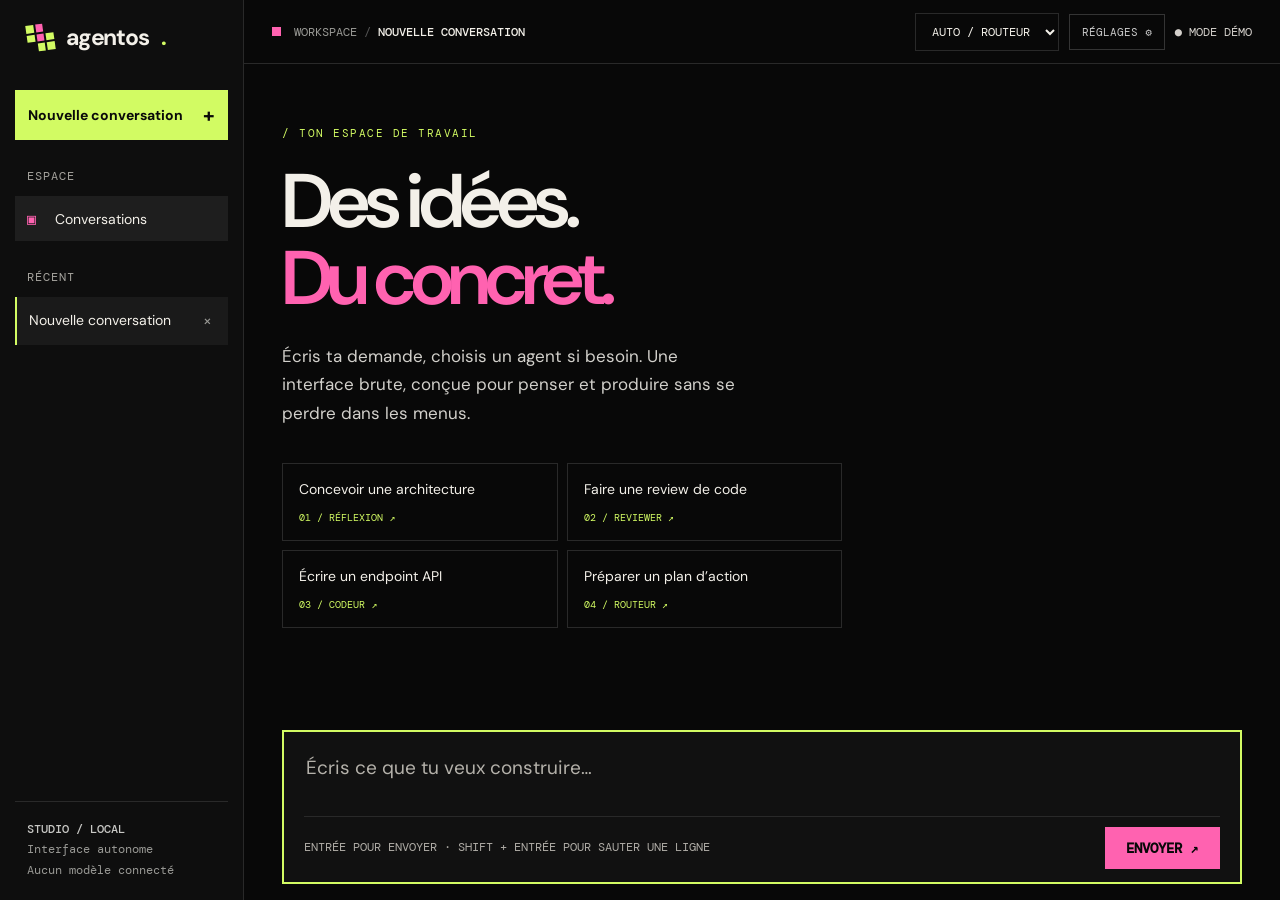
==== commit beddbce4: "vrai mode auto" ====
--- a/index.html
+++ b/index.html
@@ -251,7 +251,7 @@
  </header>
  <div class="trace-layout"><div class="content">
   <section class="feed" id="feed" aria-live="polite"></section>
-  <div class="composer-area"><form id="chatForm" class="composer"><label class="visually-hidden" for="prompt">Votre message</label><textarea id="prompt" rows="2" placeholder="Écris ce que tu veux construire…"></textarea><div class="composer-bottom"><span class="hint">ENTRÉE POUR ENVOYER · SHIFT + ENTRÉE POUR SAUTER UNE LIGNE</span><button class="send" id="send" type="submit">ENVOYER ↗</button></div></form><div class="footer">UN SEUL ESPACE. DES AGENTS SPÉCIALISÉS. ZÉRO DISTRACTION.</div></div>
+  <div class="composer-area"><form id="chatForm" class="composer"><label class="visually-hidden" for="prompt">Votre message</label><textarea id="prompt" rows="2" placeholder="Écris ce que tu veux construire…"></textarea><div class="composer-bottom"><span class="hint">ENTRÉE POUR ENVOYER · SHIFT + ENTRÉE POUR SAUTER UNE LIGNE</span><button class="send" id="send" type="submit">ENVOYER ↗</button></div></form></div>
  </div><aside class="trace-panel" id="tracePanel" hidden aria-label="Activité des agents"><div class="trace-header"><div><h2>ACTIVITÉ / AGENTS</h2><div class="trace-copy">Événements observés</div></div><button class="small-action" id="traceClose" type="button">FERMER ×</button></div><div class="trace-scroll"><div class="trace-section">AGENTS OBSERVÉS</div><div id="traceNodes"></div><div class="trace-section">CHRONOLOGIE</div><div id="traceEvents"></div></div><div class="trace-warning">Seules les actions locales et les données d’exécution réellement reçues sont affichées. Aucun échange inter-agent n’est inventé.</div></aside></div>
 </main>
 </div>
